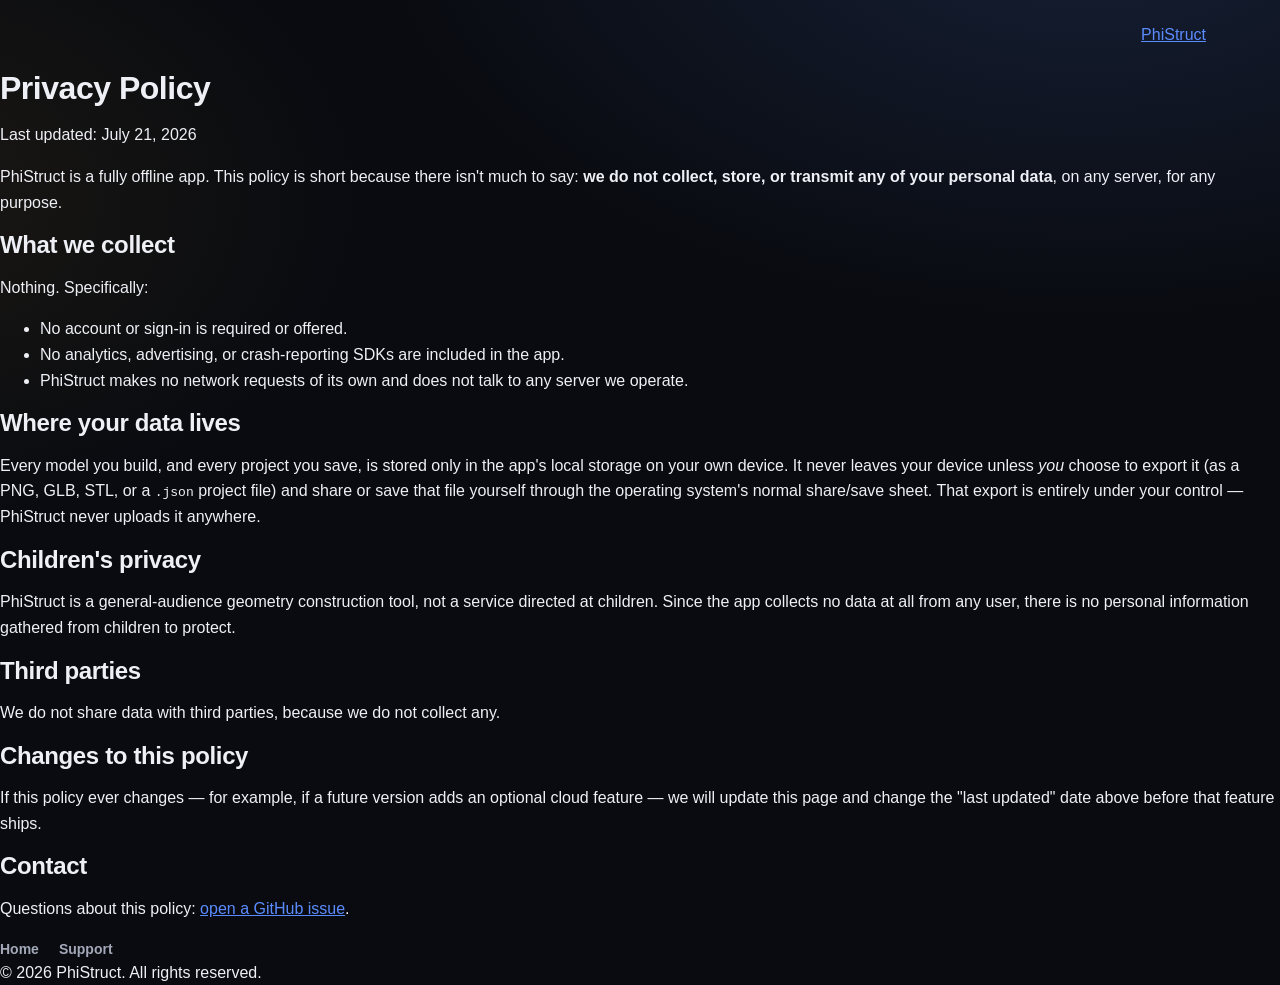
==== privacy.html @ 56233ff2 "Fix demo video black letterbox (aspect-ratio, drop HTML height)" ====
<!doctype html>
<html lang="en">
<head>
<meta charset="utf-8" />
<meta name="viewport" content="width=device-width, initial-scale=1" />
<title>PhiStruct — Privacy Policy</title>
<meta name="description" content="PhiStruct privacy policy: we collect nothing. Fully offline, no account, no analytics, no tracking." />
<meta name="theme-color" content="#090b10" />
<link rel="icon" href="favicon.ico" sizes="any" />
<link rel="icon" type="image/png" sizes="32x32" href="favicon-32.png" />
<link rel="apple-touch-icon" href="apple-touch-icon.png" />
<link rel="stylesheet" href="style.css?v=4" />
</head>
<body>
<div class="wrap">
  <header class="site">
    <span class="dot"></span>
    <a href="./">PhiStruct</a>
  </header>

  <h1>Privacy Policy</h1>
  <p class="muted">Last updated: July 21, 2026</p>

  <p>
    PhiStruct is a fully offline app. This policy is short because there
    isn't much to say: <strong>we do not collect, store, or transmit any of
    your personal data</strong>, on any server, for any purpose.
  </p>

  <h2>What we collect</h2>
  <p>Nothing. Specifically:</p>
  <ul>
    <li>No account or sign-in is required or offered.</li>
    <li>No analytics, advertising, or crash-reporting SDKs are included in the app.</li>
    <li>PhiStruct makes no network requests of its own and does not talk to any server we operate.</li>
  </ul>

  <h2>Where your data lives</h2>
  <p>
    Every model you build, and every project you save, is stored only in the
    app's local storage on your own device. It never leaves your device
    unless <em>you</em> choose to export it (as a PNG, GLB, STL, or a
    <code>.json</code> project file) and share or save that file yourself
    through the operating system's normal share/save sheet. That export is
    entirely under your control — PhiStruct never uploads it anywhere.
  </p>

  <h2>Children's privacy</h2>
  <p>
    PhiStruct is a general-audience geometry construction tool, not a
    service directed at children. Since the app collects no data at all
    from any user, there is no personal information gathered from children
    to protect.
  </p>

  <h2>Third parties</h2>
  <p>We do not share data with third parties, because we do not collect any.</p>

  <h2>Changes to this policy</h2>
  <p>
    If this policy ever changes — for example, if a future version adds an
    optional cloud feature — we will update this page and change the "last
    updated" date above before that feature ships.
  </p>

  <h2>Contact</h2>
  <p>
    Questions about this policy:
    <a href="https://github.com/sirouni/phistruct-site/issues/new">open a GitHub issue</a>.
  </p>

  <div class="nav">
    <a href="./">Home</a>
    <a href="./support.html">Support</a>
  </div>

  <footer>&copy; 2026 PhiStruct. All rights reserved.</footer>
</div>
</body>
</html>
---- style.css ----
:root {
  color-scheme: dark;
  --bg: #090b10;
  --bg-soft: #0f1220;
  --card: #141826;
  --line: rgba(255, 255, 255, 0.08);
  --fg: #eef0f6;
  --muted: #a3a8b8;
  --accent: #5b8cff;
  --accent-soft: rgba(91, 140, 255, 0.16);
  --gold: #f5b842;
}

* { box-sizing: border-box; }

html { scroll-behavior: smooth; }

body {
  margin: 0;
  background:
    radial-gradient(1200px 700px at 85% -10%, rgba(91, 140, 255, 0.16), transparent 60%),
    radial-gradient(900px 600px at -10% 20%, rgba(245, 184, 66, 0.08), transparent 55%),
    var(--bg);
  color: var(--fg);
  font-family: -apple-system, BlinkMacSystemFont, "Segoe UI", Roboto, Helvetica, Arial, sans-serif;
  line-height: 1.6;
  -webkit-font-smoothing: antialiased;
}

img { display: block; max-width: 100%; }
picture { display: contents; }

h1, h2, h3 { line-height: 1.15; letter-spacing: -0.015em; margin: 0; }

a { color: var(--accent); }

/* ---------- header ---------- */

.site {
  display: flex;
  align-items: center;
  justify-content: space-between;
  gap: 20px;
  max-width: 1180px;
  margin: 0 auto;
  padding: 22px 24px;
}

.brand {
  display: inline-flex;
  align-items: center;
  gap: 10px;
  color: var(--fg);
  text-decoration: none;
  font-weight: 750;
  font-size: 18px;
  letter-spacing: 0.2px;
}

.brand-dot {
  width: 14px;
  height: 14px;
  border-radius: 50%;
  background: var(--accent);
  box-shadow: 0 0 0 5px rgba(91, 140, 255, 0.16);
}

.brand-icon {
  width: 28px;
  height: 28px;
  border-radius: 7px;
  display: block;
}

.nav {
  display: flex;
  align-items: center;
  gap: 20px;
  font-size: 14px;
}

.nav a {
  color: var(--muted);
  text-decoration: none;
  font-weight: 550;
}

.nav a:hover { color: var(--fg); }

.nav-cta {
  color: #0b0b0c !important;
  background: #fff;
  padding: 8px 14px;
  border-radius: 999px;
  font-weight: 700;
}

/* ---------- hero ---------- */

.hero {
  display: grid;
  grid-template-columns: 1.05fr 0.95fr;
  gap: 40px;
  align-items: center;
  max-width: 1180px;
  margin: 0 auto;
  padding: 36px 24px 64px;
}

.tagline {
  margin: 0 0 10px;
  font-size: 13px;
  font-weight: 700;
  letter-spacing: 0.06em;
  text-transform: uppercase;
  color: var(--accent);
}

.hero h1 {
  font-size: clamp(34px, 5vw, 52px);
  max-width: 14em;
  margin-bottom: 14px;
}

.lede {
  margin: 0 0 22px;
  max-width: 34em;
  font-size: 17px;
  color: var(--muted);
}

.badges {
  display: flex;
  flex-wrap: wrap;
  gap: 8px;
  list-style: none;
  margin: 0 0 26px;
  padding: 0;
}

.badges li {
  font-size: 13px;
  font-weight: 600;
  padding: 6px 12px;
  border-radius: 999px;
  background: var(--accent-soft);
  border: 1px solid rgba(91, 140, 255, 0.35);
}

.store-btn {
  display: inline-flex;
  flex-direction: column;
  align-items: flex-start;
  gap: 1px;
  padding: 10px 20px 11px;
  border-radius: 12px;
  background: #fff;
  color: #0b0b0c;
  text-decoration: none;
  box-shadow: 0 14px 32px rgba(0, 0, 0, 0.4);
  transition: transform 0.18s ease, box-shadow 0.18s ease;
}

.store-btn:hover {
  transform: translateY(-2px);
  box-shadow: 0 20px 42px rgba(0, 0, 0, 0.5);
}

.store-btn-kicker {
  font-size: 11px;
  font-weight: 600;
  color: #4b4b52;
}

.store-btn-label {
  font-size: 18px;
  font-weight: 800;
  line-height: 1.2;
}

.hero-figure {
  position: relative;
  min-height: 420px;
}

.phone {
  margin: 0;
  width: min(300px, 62vw);
  border-radius: 34px;
  overflow: hidden;
  border: 1px solid var(--line);
  background: #000;
  box-shadow:
    0 30px 70px rgba(0, 0, 0, 0.55),
    0 0 0 8px rgba(255, 255, 255, 0.02);
  transform: rotate(-4deg);
}

.phone img { width: 100%; height: auto; }

.phone-back {
  position: absolute;
  right: -6%;
  top: 16%;
  width: min(240px, 48vw);
  transform: rotate(6deg);
  opacity: 0.92;
  z-index: -1;
}

/* ---------- features ---------- */

.features {
  max-width: 1180px;
  margin: 0 auto;
  padding: 30px 24px 8px;
}

.features h2, .video-copy h2 {
  font-size: 24px;
  margin-bottom: 20px;
}

.feature-grid {
  display: grid;
  grid-template-columns: repeat(3, 1fr);
  gap: 16px;
}

.feature {
  background: var(--card);
  border: 1px solid var(--line);
  border-radius: 18px;
  padding: 22px;
}

.feature-num {
  display: inline-flex;
  align-items: center;
  justify-content: center;
  width: 30px;
  height: 30px;
  border-radius: 9px;
  background: var(--accent-soft);
  color: var(--accent);
  font-weight: 800;
  font-size: 14px;
  margin-bottom: 14px;
}

.feature h3 { font-size: 17px; margin-bottom: 8px; }

.feature p {
  margin: 0;
  color: var(--muted);
  font-size: 14.5px;
}

/* ---------- shots ---------- */

.shots {
  display: grid;
  grid-template-columns: repeat(3, 1fr);
  gap: 18px;
  max-width: 1180px;
  margin: 46px auto 0;
  padding: 6px 24px 22px;
}

.shot {
  margin: 0;
}

.shot img {
  width: 100%;
  height: auto;
  border-radius: 20px;
  border: 1px solid var(--line);
  background: #000;
  box-shadow: 0 18px 44px rgba(0, 0, 0, 0.42);
  transition: transform 0.22s ease, box-shadow 0.22s ease;
}

.shot:hover img {
  transform: translateY(-4px);
  box-shadow: 0 26px 54px rgba(0, 0, 0, 0.55);
}

.shot figcaption {
  margin-top: 9px;
  font-size: 12.5px;
  color: var(--muted);
  text-align: center;
}

/* ---------- video ---------- */

.video-block {
  display: grid;
  grid-template-columns: 1fr auto;
  gap: 30px;
  align-items: center;
  max-width: 1180px;
  margin: 40px auto 0;
  padding: 0 24px;
}

.video-copy .muted { color: var(--muted); margin: 0; }

.demo-video {
  /* Capture is 780×1688 (≈390×844 @2x). Never set HTML height — browsers
     treat it as a CSS height while CSS width shrinks, stretching the box and
     letterboxing with a black void under the picture. */
  display: block;
  width: min(300px, 80vw);
  height: auto;
  aspect-ratio: 780 / 1688;
  object-fit: cover;
  border-radius: 22px;
  border: 1px solid var(--line);
  background: #a9c8d8;
  box-shadow: 0 24px 56px rgba(0, 0, 0, 0.5);
}

/* ---------- promise ---------- */

.promise {
  display: flex;
  align-items: center;
  justify-content: space-between;
  gap: 24px;
  flex-wrap: wrap;
  max-width: 1180px;
  margin: 56px auto 20px;
  padding: 26px 28px;
  background: linear-gradient(135deg, rgba(91, 140, 255, 0.16), rgba(91, 140, 255, 0.05));
  border: 1px solid rgba(91, 140, 255, 0.3);
  border-radius: 22px;
}

.promise strong { font-size: 17px; }

.promise p { margin: 4px 0 0; color: var(--muted); font-size: 14.5px; }

/* ---------- footer ---------- */

.site-footer {
  max-width: 1180px;
  margin: 30px auto 0;
  padding: 26px 24px 60px;
  color: var(--muted);
  font-size: 13.5px;
}

.foot-nav {
  display: flex;
  gap: 18px;
  margin-bottom: 8px;
  font-size: 14px;
}

/* ---------- responsive ---------- */

@media (max-width: 900px) {
  .hero { grid-template-columns: 1fr; padding-top: 20px; }
  .hero-figure { min-height: 0; display: flex; gap: 14px; justify-content: center; }
  .phone { position: static; width: min(280px, 60vw); transform: rotate(0); }
  .phone-back { display: none; }
  .feature-grid { grid-template-columns: 1fr; }
  .shots { grid-template-columns: repeat(2, 1fr); }
  .video-block { grid-template-columns: 1fr; }
  .video-copy { text-align: center; }
  .demo-video { margin: 0 auto; }
  .promise { justify-content: center; text-align: center; }
}

@media (max-width: 560px) {
  .site { flex-wrap: wrap; }
  .nav { gap: 14px; font-size: 13px; }
  .hero h1 { font-size: 34px; }
  .shots { grid-template-columns: 1fr; }
}
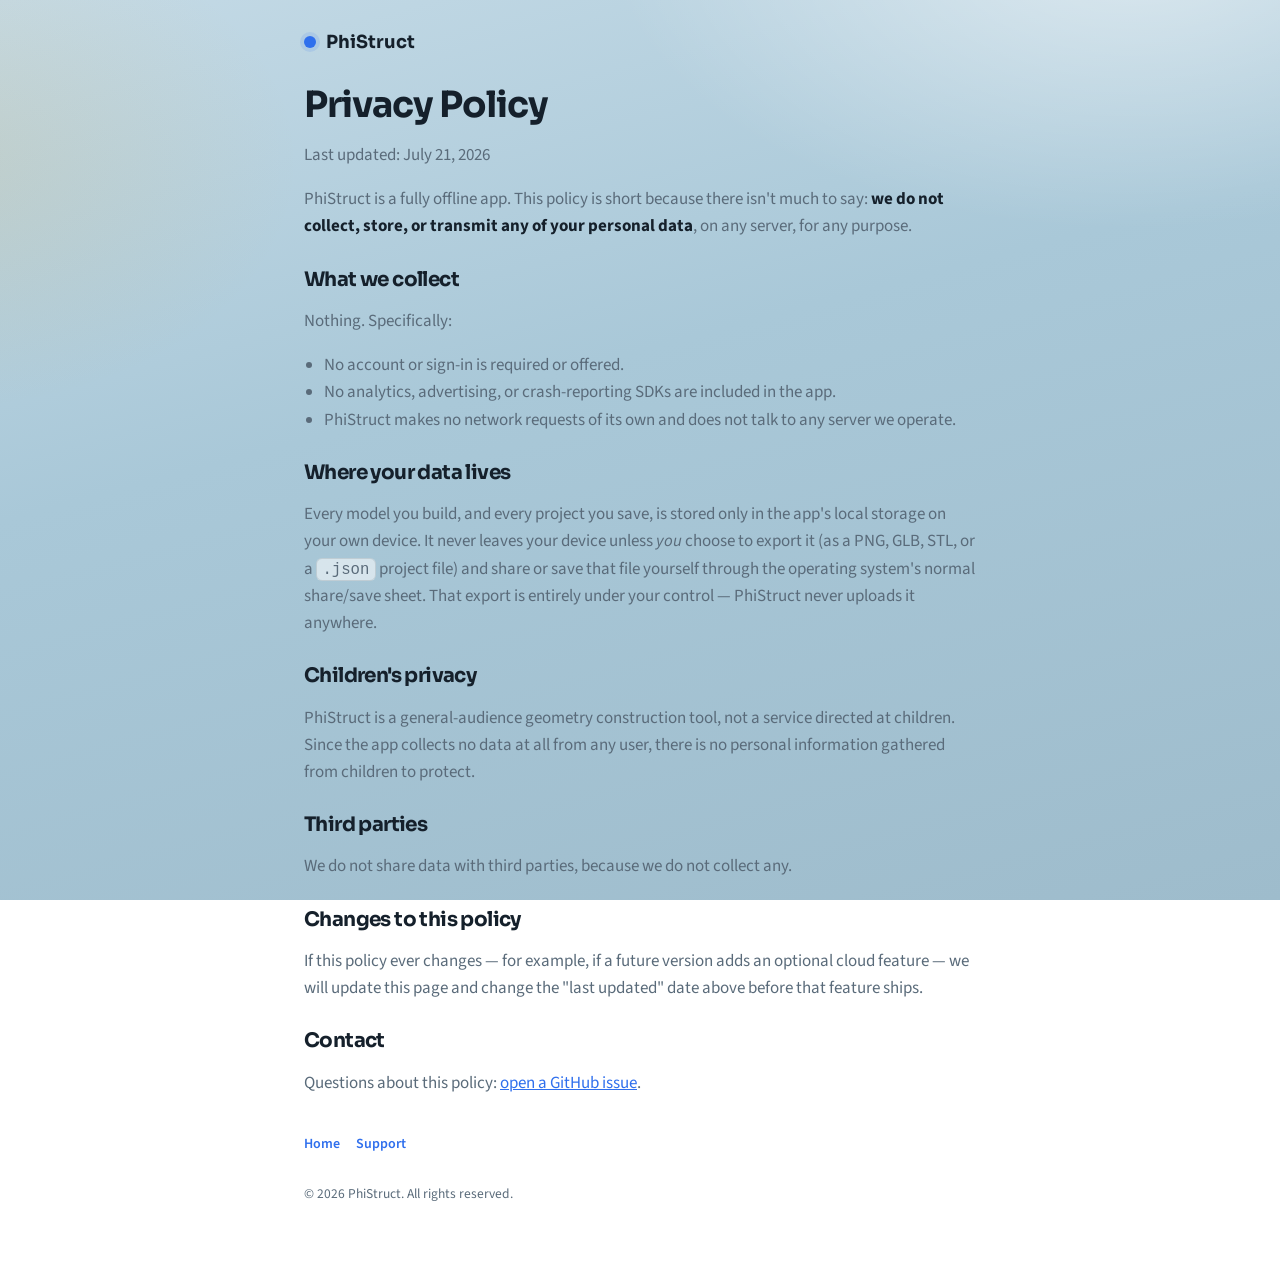
==== commit 201b8d60: "Light slate landing page aligned with in-app stage" ====
--- a/privacy.html
+++ b/privacy.html
@@ -5,11 +5,14 @@
 <meta name="viewport" content="width=device-width, initial-scale=1" />
 <title>PhiStruct — Privacy Policy</title>
 <meta name="description" content="PhiStruct privacy policy: we collect nothing. Fully offline, no account, no analytics, no tracking." />
-<meta name="theme-color" content="#090b10" />
+<meta name="theme-color" content="#a9c8d8" />
 <link rel="icon" href="favicon.ico" sizes="any" />
 <link rel="icon" type="image/png" sizes="32x32" href="favicon-32.png" />
 <link rel="apple-touch-icon" href="apple-touch-icon.png" />
-<link rel="stylesheet" href="style.css?v=4" />
+<link rel="preconnect" href="https://fonts.googleapis.com" />
+<link rel="preconnect" href="https://fonts.gstatic.com" crossorigin />
+<link href="https://fonts.googleapis.com/css2?family=Sora:wght@600;700&family=Source+Sans+3:wght@400;600;700&display=swap" rel="stylesheet" />
+<link rel="stylesheet" href="style.css?v=5" />
 </head>
 <body>
 <div class="wrap">
--- a/style.css
+++ b/style.css
@@ -1,28 +1,42 @@
+/* Hallmark · pre-emit critique: P4 H4 E4 S4 R4 V3
+   Light slate stage — matches in-app #a9c8d8 desk, not a dark-tool template. */
 :root {
-  color-scheme: dark;
-  --bg: #090b10;
-  --bg-soft: #0f1220;
-  --card: #141826;
-  --line: rgba(255, 255, 255, 0.08);
-  --fg: #eef0f6;
-  --muted: #a3a8b8;
-  --accent: #5b8cff;
-  --accent-soft: rgba(91, 140, 255, 0.16);
-  --gold: #f5b842;
+  color-scheme: light;
+  --stage: #a9c8d8;
+  --bg: #b7cdd9;
+  --paper: #eef3f6;
+  --card: rgba(255, 255, 255, 0.62);
+  --line: rgba(21, 32, 43, 0.12);
+  --ink: #15202b;
+  --muted: #5a6b7a;
+  --accent: #2f6fed;
+  --accent-soft: rgba(47, 111, 237, 0.12);
+  --strut-yellow: #e0a020;
+  --strut-green: #2f9e48;
+  --shadow: 0 18px 40px rgba(21, 32, 43, 0.14);
+  --font-display: "Sora", "Avenir Next", "Segoe UI", sans-serif;
+  --font-body: "Source Sans 3", "Avenir Next", "Segoe UI", sans-serif;
 }
 
 * { box-sizing: border-box; }
 
-html { scroll-behavior: smooth; }
+html {
+  scroll-behavior: smooth;
+  overflow-x: clip;
+}
 
 body {
   margin: 0;
+  overflow-x: clip;
+  min-height: 100%;
   background:
-    radial-gradient(1200px 700px at 85% -10%, rgba(91, 140, 255, 0.16), transparent 60%),
-    radial-gradient(900px 600px at -10% 20%, rgba(245, 184, 66, 0.08), transparent 55%),
-    var(--bg);
-  color: var(--fg);
-  font-family: -apple-system, BlinkMacSystemFont, "Segoe UI", Roboto, Helvetica, Arial, sans-serif;
+    radial-gradient(900px 520px at 88% -8%, rgba(255, 255, 255, 0.55), transparent 58%),
+    radial-gradient(700px 480px at -5% 18%, rgba(224, 160, 32, 0.12), transparent 52%),
+    linear-gradient(165deg, #c4dae6 0%, var(--stage) 42%, #9ebccc 100%);
+  background-attachment: fixed;
+  color: var(--ink);
+  font-family: var(--font-body);
+  font-size: 17px;
   line-height: 1.6;
   -webkit-font-smoothing: antialiased;
 }
@@ -30,7 +44,15 @@
 img { display: block; max-width: 100%; }
 picture { display: contents; }
 
-h1, h2, h3 { line-height: 1.15; letter-spacing: -0.015em; margin: 0; }
+h1, h2, h3 {
+  font-family: var(--font-display);
+  font-style: normal;
+  line-height: 1.12;
+  letter-spacing: -0.03em;
+  margin: 0;
+  overflow-wrap: anywhere;
+  min-width: 0;
+}
 
 a { color: var(--accent); }
 
@@ -50,11 +72,12 @@
   display: inline-flex;
   align-items: center;
   gap: 10px;
-  color: var(--fg);
+  color: var(--ink);
   text-decoration: none;
-  font-weight: 750;
-  font-size: 18px;
-  letter-spacing: 0.2px;
+  font-family: var(--font-display);
+  font-weight: 700;
+  font-size: 20px;
+  letter-spacing: -0.02em;
 }
 
 .brand-dot {
@@ -62,7 +85,7 @@
   height: 14px;
   border-radius: 50%;
   background: var(--accent);
-  box-shadow: 0 0 0 5px rgba(91, 140, 255, 0.16);
+  box-shadow: 0 0 0 4px var(--accent-soft);
 }
 
 .brand-icon {
@@ -70,6 +93,7 @@
   height: 28px;
   border-radius: 7px;
   display: block;
+  box-shadow: 0 2px 8px rgba(21, 32, 43, 0.12);
 }
 
 .nav {
@@ -82,50 +106,56 @@
 .nav a {
   color: var(--muted);
   text-decoration: none;
-  font-weight: 550;
-}
-
-.nav a:hover { color: var(--fg); }
+  font-weight: 600;
+  white-space: nowrap;
+}
+
+.nav a:hover { color: var(--ink); }
 
 .nav-cta {
-  color: #0b0b0c !important;
-  background: #fff;
+  color: #fff !important;
+  background: var(--ink);
   padding: 8px 14px;
-  border-radius: 999px;
-  font-weight: 700;
-}
+  border-radius: 10px;
+  font-weight: 700;
+}
+
+.nav-cta:hover { background: #243140; }
 
 /* ---------- hero ---------- */
 
 .hero {
   display: grid;
-  grid-template-columns: 1.05fr 0.95fr;
+  grid-template-columns: minmax(0, 1.05fr) minmax(0, 0.95fr);
   gap: 40px;
   align-items: center;
   max-width: 1180px;
   margin: 0 auto;
-  padding: 36px 24px 64px;
+  padding: 28px 24px 56px;
 }
 
 .tagline {
-  margin: 0 0 10px;
-  font-size: 13px;
-  font-weight: 700;
-  letter-spacing: 0.06em;
+  margin: 0 0 12px;
+  font-family: var(--font-display);
+  font-size: 12px;
+  font-weight: 700;
+  letter-spacing: 0.08em;
   text-transform: uppercase;
   color: var(--accent);
 }
 
 .hero h1 {
-  font-size: clamp(34px, 5vw, 52px);
-  max-width: 14em;
-  margin-bottom: 14px;
+  font-size: clamp(36px, 5.2vw, 56px);
+  font-weight: 700;
+  max-width: 12em;
+  margin-bottom: 16px;
+  color: var(--ink);
 }
 
 .lede {
   margin: 0 0 22px;
-  max-width: 34em;
-  font-size: 17px;
+  max-width: 32em;
+  font-size: 18px;
   color: var(--muted);
 }
 
@@ -134,17 +164,18 @@
   flex-wrap: wrap;
   gap: 8px;
   list-style: none;
-  margin: 0 0 26px;
+  margin: 0 0 28px;
   padding: 0;
 }
 
 .badges li {
   font-size: 13px;
   font-weight: 600;
-  padding: 6px 12px;
-  border-radius: 999px;
-  background: var(--accent-soft);
-  border: 1px solid rgba(91, 140, 255, 0.35);
+  padding: 7px 12px;
+  border-radius: 10px;
+  background: var(--paper);
+  border: 1px solid var(--line);
+  color: var(--ink);
 }
 
 .store-btn {
@@ -152,30 +183,50 @@
   flex-direction: column;
   align-items: flex-start;
   gap: 1px;
-  padding: 10px 20px 11px;
+  padding: 11px 20px 12px;
   border-radius: 12px;
-  background: #fff;
-  color: #0b0b0c;
+  background: var(--ink);
+  color: #fff;
   text-decoration: none;
-  box-shadow: 0 14px 32px rgba(0, 0, 0, 0.4);
-  transition: transform 0.18s ease, box-shadow 0.18s ease;
+  box-shadow: var(--shadow);
+  transition: transform 0.2s ease, box-shadow 0.2s ease, background 0.2s ease;
 }
 
 .store-btn:hover {
   transform: translateY(-2px);
-  box-shadow: 0 20px 42px rgba(0, 0, 0, 0.5);
+  background: #243140;
+  box-shadow: 0 22px 48px rgba(21, 32, 43, 0.2);
+}
+
+.store-btn:focus-visible {
+  outline: 3px solid var(--accent);
+  outline-offset: 3px;
 }
 
 .store-btn-kicker {
   font-size: 11px;
   font-weight: 600;
-  color: #4b4b52;
+  color: rgba(255, 255, 255, 0.72);
 }
 
 .store-btn-label {
+  font-family: var(--font-display);
   font-size: 18px;
-  font-weight: 800;
+  font-weight: 700;
   line-height: 1.2;
+}
+
+.store-btn-light {
+  background: #fff;
+  color: var(--ink);
+  border: 1px solid var(--line);
+}
+
+.store-btn-light .store-btn-kicker { color: var(--muted); }
+
+.store-btn-light:hover {
+  background: var(--paper);
+  color: var(--ink);
 }
 
 .hero-figure {
@@ -188,24 +239,49 @@
   width: min(300px, 62vw);
   border-radius: 34px;
   overflow: hidden;
-  border: 1px solid var(--line);
-  background: #000;
+  border: 1px solid rgba(21, 32, 43, 0.16);
+  background: var(--stage);
   box-shadow:
-    0 30px 70px rgba(0, 0, 0, 0.55),
-    0 0 0 8px rgba(255, 255, 255, 0.02);
-  transform: rotate(-4deg);
+    0 28px 60px rgba(21, 32, 43, 0.18),
+    0 0 0 10px rgba(255, 255, 255, 0.35);
+  transform: rotate(-3.5deg);
+  animation: phone-settle 0.9s cubic-bezier(0.22, 1, 0.36, 1) both;
 }
 
 .phone img { width: 100%; height: auto; }
 
 .phone-back {
   position: absolute;
-  right: -6%;
-  top: 16%;
+  right: -4%;
+  top: 14%;
   width: min(240px, 48vw);
-  transform: rotate(6deg);
-  opacity: 0.92;
+  transform: rotate(5deg);
+  opacity: 0.94;
   z-index: -1;
+  animation: phone-settle 1.05s 0.08s cubic-bezier(0.22, 1, 0.36, 1) both;
+}
+
+@keyframes phone-settle {
+  from {
+    opacity: 0;
+    transform: translateY(18px) rotate(-3.5deg);
+  }
+  to { opacity: 1; }
+}
+
+.phone-back {
+  animation-name: phone-settle-back;
+}
+
+@keyframes phone-settle-back {
+  from {
+    opacity: 0;
+    transform: translateY(22px) rotate(5deg);
+  }
+  to {
+    opacity: 0.94;
+    transform: rotate(5deg);
+  }
 }
 
 /* ---------- features ---------- */
@@ -213,18 +289,19 @@
 .features {
   max-width: 1180px;
   margin: 0 auto;
-  padding: 30px 24px 8px;
+  padding: 18px 24px 8px;
 }
 
 .features h2, .video-copy h2 {
-  font-size: 24px;
+  font-size: 26px;
+  font-weight: 700;
   margin-bottom: 20px;
 }
 
 .feature-grid {
   display: grid;
-  grid-template-columns: repeat(3, 1fr);
-  gap: 16px;
+  grid-template-columns: repeat(3, minmax(0, 1fr));
+  gap: 14px;
 }
 
 .feature {
@@ -232,6 +309,8 @@
   border: 1px solid var(--line);
   border-radius: 18px;
   padding: 22px;
+  backdrop-filter: blur(10px);
+  -webkit-backdrop-filter: blur(10px);
 }
 
 .feature-num {
@@ -243,52 +322,55 @@
   border-radius: 9px;
   background: var(--accent-soft);
   color: var(--accent);
-  font-weight: 800;
+  font-family: var(--font-display);
+  font-weight: 750;
   font-size: 14px;
   margin-bottom: 14px;
 }
 
-.feature h3 { font-size: 17px; margin-bottom: 8px; }
+.feature h3 {
+  font-size: 17px;
+  font-weight: 700;
+  margin-bottom: 8px;
+}
 
 .feature p {
   margin: 0;
   color: var(--muted);
-  font-size: 14.5px;
+  font-size: 15px;
 }
 
 /* ---------- shots ---------- */
 
 .shots {
   display: grid;
-  grid-template-columns: repeat(3, 1fr);
+  grid-template-columns: repeat(3, minmax(0, 1fr));
   gap: 18px;
   max-width: 1180px;
   margin: 46px auto 0;
   padding: 6px 24px 22px;
 }
 
-.shot {
-  margin: 0;
-}
+.shot { margin: 0; }
 
 .shot img {
   width: 100%;
   height: auto;
   border-radius: 20px;
-  border: 1px solid var(--line);
-  background: #000;
-  box-shadow: 0 18px 44px rgba(0, 0, 0, 0.42);
+  border: 1px solid rgba(21, 32, 43, 0.14);
+  background: var(--stage);
+  box-shadow: var(--shadow);
   transition: transform 0.22s ease, box-shadow 0.22s ease;
 }
 
 .shot:hover img {
   transform: translateY(-4px);
-  box-shadow: 0 26px 54px rgba(0, 0, 0, 0.55);
+  box-shadow: 0 26px 52px rgba(21, 32, 43, 0.2);
 }
 
 .shot figcaption {
   margin-top: 9px;
-  font-size: 12.5px;
+  font-size: 13px;
   color: var(--muted);
   text-align: center;
 }
@@ -297,7 +379,7 @@
 
 .video-block {
   display: grid;
-  grid-template-columns: 1fr auto;
+  grid-template-columns: minmax(0, 1fr) auto;
   gap: 30px;
   align-items: center;
   max-width: 1180px;
@@ -308,18 +390,15 @@
 .video-copy .muted { color: var(--muted); margin: 0; }
 
 .demo-video {
-  /* Capture is 780×1688 (≈390×844 @2x). Never set HTML height — browsers
-     treat it as a CSS height while CSS width shrinks, stretching the box and
-     letterboxing with a black void under the picture. */
   display: block;
   width: min(300px, 80vw);
   height: auto;
   aspect-ratio: 780 / 1688;
   object-fit: cover;
   border-radius: 22px;
-  border: 1px solid var(--line);
-  background: #a9c8d8;
-  box-shadow: 0 24px 56px rgba(0, 0, 0, 0.5);
+  border: 1px solid rgba(21, 32, 43, 0.14);
+  background: var(--stage);
+  box-shadow: var(--shadow);
 }
 
 /* ---------- promise ---------- */
@@ -333,14 +412,20 @@
   max-width: 1180px;
   margin: 56px auto 20px;
   padding: 26px 28px;
-  background: linear-gradient(135deg, rgba(91, 140, 255, 0.16), rgba(91, 140, 255, 0.05));
-  border: 1px solid rgba(91, 140, 255, 0.3);
+  background: rgba(255, 255, 255, 0.7);
+  border: 1px solid var(--line);
   border-radius: 22px;
-}
-
-.promise strong { font-size: 17px; }
-
-.promise p { margin: 4px 0 0; color: var(--muted); font-size: 14.5px; }
+  backdrop-filter: blur(10px);
+  -webkit-backdrop-filter: blur(10px);
+}
+
+.promise strong {
+  font-family: var(--font-display);
+  font-size: 17px;
+  font-weight: 700;
+}
+
+.promise p { margin: 4px 0 0; color: var(--muted); font-size: 15px; }
 
 /* ---------- footer ---------- */
 
@@ -349,25 +434,132 @@
   margin: 30px auto 0;
   padding: 26px 24px 60px;
   color: var(--muted);
-  font-size: 13.5px;
+  font-size: 14px;
 }
 
 .foot-nav {
   display: flex;
+  flex-wrap: wrap;
   gap: 18px;
   margin-bottom: 8px;
   font-size: 14px;
 }
 
+.foot-nav a {
+  color: var(--ink);
+  text-decoration: none;
+  font-weight: 600;
+  white-space: nowrap;
+}
+
+.foot-nav a:hover { color: var(--accent); }
+
+/* ---------- legal pages (privacy / support) ---------- */
+
+.wrap {
+  max-width: 720px;
+  margin: 0 auto;
+  padding: 28px 24px 72px;
+}
+
+.wrap > .site {
+  max-width: none;
+  margin: 0 0 28px;
+  padding: 0;
+  justify-content: flex-start;
+  gap: 10px;
+}
+
+.wrap > .site a {
+  color: var(--ink);
+  text-decoration: none;
+  font-family: var(--font-display);
+  font-weight: 700;
+  font-size: 18px;
+}
+
+.wrap .dot {
+  width: 12px;
+  height: 12px;
+  border-radius: 50%;
+  background: var(--accent);
+  box-shadow: 0 0 0 4px var(--accent-soft);
+  flex-shrink: 0;
+}
+
+.wrap h1 {
+  font-size: clamp(28px, 4vw, 36px);
+  margin-bottom: 8px;
+}
+
+.wrap h2 {
+  font-size: 20px;
+  margin: 28px 0 10px;
+}
+
+.wrap p, .wrap li {
+  color: var(--muted);
+}
+
+.wrap .muted { color: var(--muted); }
+
+.wrap strong { color: var(--ink); }
+
+.wrap ul { padding-left: 1.2em; }
+
+.wrap code {
+  font-size: 0.92em;
+  background: rgba(255, 255, 255, 0.55);
+  border: 1px solid var(--line);
+  border-radius: 6px;
+  padding: 0.1em 0.35em;
+}
+
+.wrap .card {
+  background: var(--card);
+  border: 1px solid var(--line);
+  border-radius: 14px;
+  padding: 16px 18px;
+  margin: 12px 0;
+  backdrop-filter: blur(8px);
+  -webkit-backdrop-filter: blur(8px);
+}
+
+.wrap .card strong {
+  font-family: var(--font-display);
+  display: block;
+}
+
+.wrap .nav {
+  margin-top: 36px;
+  gap: 16px;
+}
+
+.wrap .nav a {
+  color: var(--accent);
+  font-weight: 600;
+}
+
+.wrap footer {
+  margin-top: 28px;
+  color: var(--muted);
+  font-size: 13.5px;
+}
+
 /* ---------- responsive ---------- */
 
 @media (max-width: 900px) {
-  .hero { grid-template-columns: 1fr; padding-top: 20px; }
+  .hero { grid-template-columns: 1fr; padding-top: 12px; }
   .hero-figure { min-height: 0; display: flex; gap: 14px; justify-content: center; }
-  .phone { position: static; width: min(280px, 60vw); transform: rotate(0); }
+  .phone {
+    position: static;
+    width: min(280px, 60vw);
+    transform: none;
+    animation: none;
+  }
   .phone-back { display: none; }
   .feature-grid { grid-template-columns: 1fr; }
-  .shots { grid-template-columns: repeat(2, 1fr); }
+  .shots { grid-template-columns: repeat(2, minmax(0, 1fr)); }
   .video-block { grid-template-columns: 1fr; }
   .video-copy { text-align: center; }
   .demo-video { margin: 0 auto; }
@@ -376,7 +568,7 @@
 
 @media (max-width: 560px) {
   .site { flex-wrap: wrap; }
-  .nav { gap: 14px; font-size: 13px; }
+  .nav { gap: 12px; font-size: 13px; }
   .hero h1 { font-size: 34px; }
   .shots { grid-template-columns: 1fr; }
 }
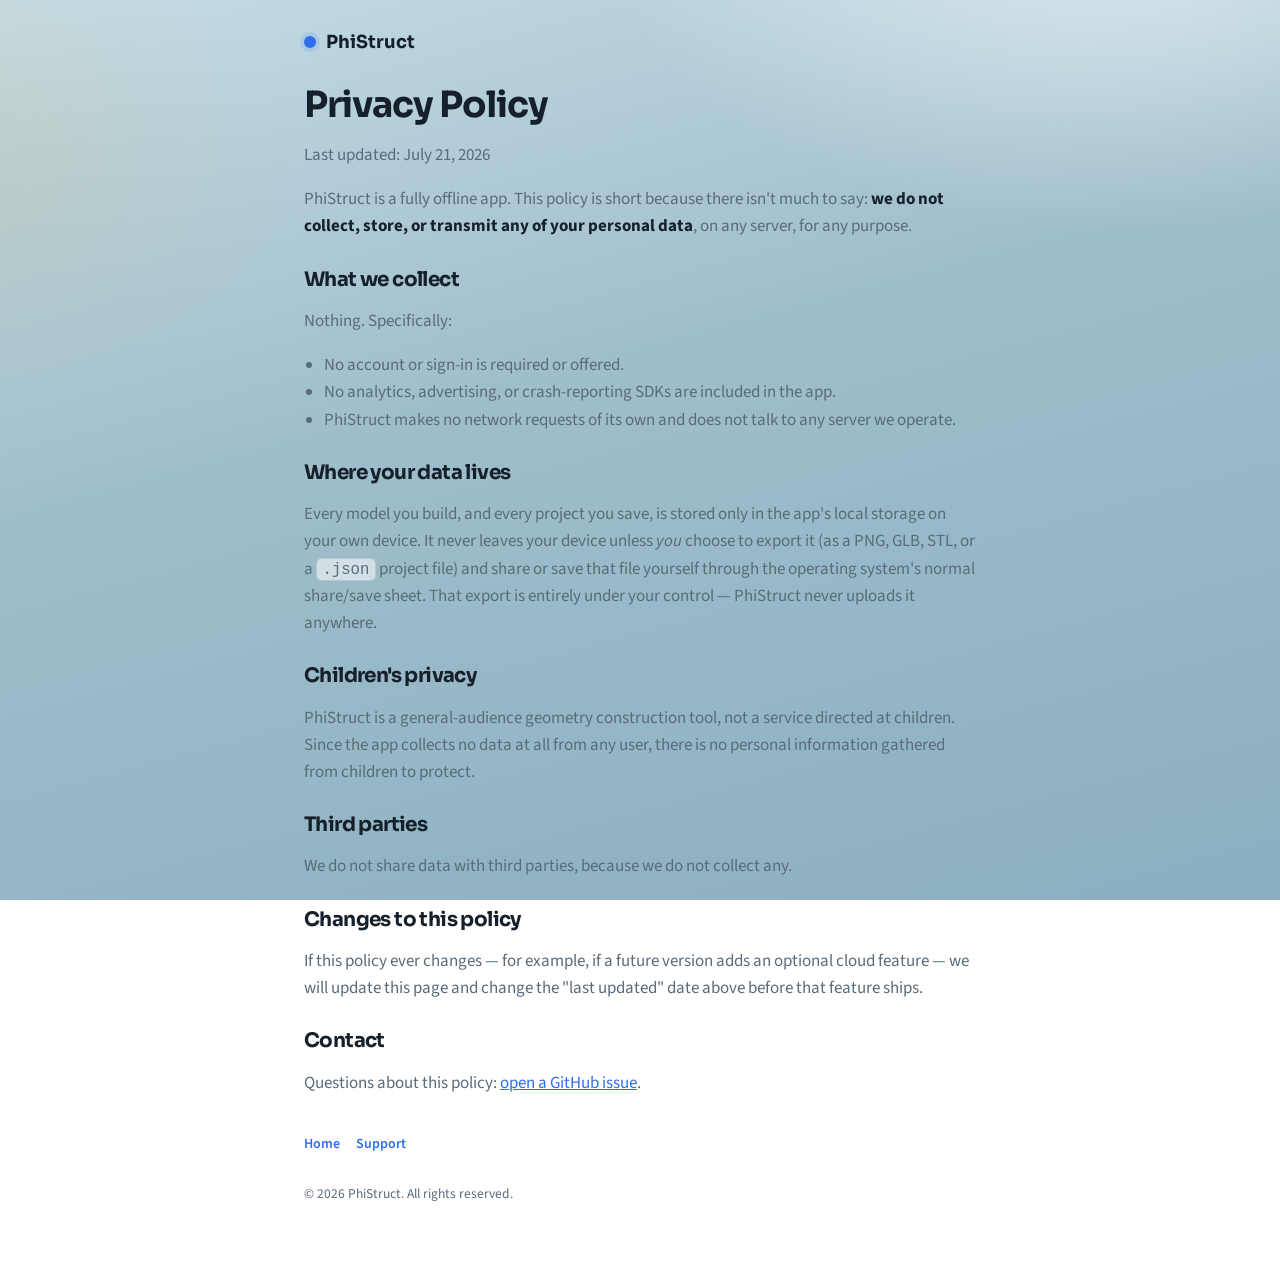
==== commit 3ba606c2: "Refresh 1.1 listing: 134 models, stage #9fbecb, current stills Co-authored-by: Cursor <cursoragent@c" ====
--- a/privacy.html
+++ b/privacy.html
@@ -5,14 +5,14 @@
 <meta name="viewport" content="width=device-width, initial-scale=1" />
 <title>PhiStruct — Privacy Policy</title>
 <meta name="description" content="PhiStruct privacy policy: we collect nothing. Fully offline, no account, no analytics, no tracking." />
-<meta name="theme-color" content="#a9c8d8" />
+<meta name="theme-color" content="#9fbecb" />
 <link rel="icon" href="favicon.ico" sizes="any" />
 <link rel="icon" type="image/png" sizes="32x32" href="favicon-32.png" />
 <link rel="apple-touch-icon" href="apple-touch-icon.png" />
 <link rel="preconnect" href="https://fonts.googleapis.com" />
 <link rel="preconnect" href="https://fonts.gstatic.com" crossorigin />
 <link href="https://fonts.googleapis.com/css2?family=Sora:wght@600;700&family=Source+Sans+3:wght@400;600;700&display=swap" rel="stylesheet" />
-<link rel="stylesheet" href="style.css?v=5" />
+<link rel="stylesheet" href="style.css?v=7" />
 </head>
 <body>
 <div class="wrap">
--- a/style.css
+++ b/style.css
@@ -1,9 +1,9 @@
 /* Hallmark · pre-emit critique: P4 H4 E4 S4 R4 V3
-   Light slate stage — matches in-app #a9c8d8 desk, not a dark-tool template. */
+   Light slate stage — matches in-app #9fbecb desk, not a dark-tool template. */
 :root {
   color-scheme: light;
-  --stage: #a9c8d8;
-  --bg: #b7cdd9;
+  --stage: #9fbecb;
+  --bg: #b3cdd6;
   --paper: #eef3f6;
   --card: rgba(255, 255, 255, 0.62);
   --line: rgba(21, 32, 43, 0.12);
@@ -32,7 +32,7 @@
   background:
     radial-gradient(900px 520px at 88% -8%, rgba(255, 255, 255, 0.55), transparent 58%),
     radial-gradient(700px 480px at -5% 18%, rgba(224, 160, 32, 0.12), transparent 52%),
-    linear-gradient(165deg, #c4dae6 0%, var(--stage) 42%, #9ebccc 100%);
+    linear-gradient(165deg, #c5dce6 0%, var(--stage) 42%, #8aafc0 100%);
   background-attachment: fixed;
   color: var(--ink);
   font-family: var(--font-body);
@@ -239,11 +239,9 @@
   width: min(300px, 62vw);
   border-radius: 34px;
   overflow: hidden;
-  border: 1px solid rgba(21, 32, 43, 0.16);
+  border: 1px solid rgba(21, 32, 43, 0.14);
   background: var(--stage);
-  box-shadow:
-    0 28px 60px rgba(21, 32, 43, 0.18),
-    0 0 0 10px rgba(255, 255, 255, 0.35);
+  box-shadow: 0 28px 60px rgba(21, 32, 43, 0.16);
   transform: rotate(-3.5deg);
   animation: phone-settle 0.9s cubic-bezier(0.22, 1, 0.36, 1) both;
 }
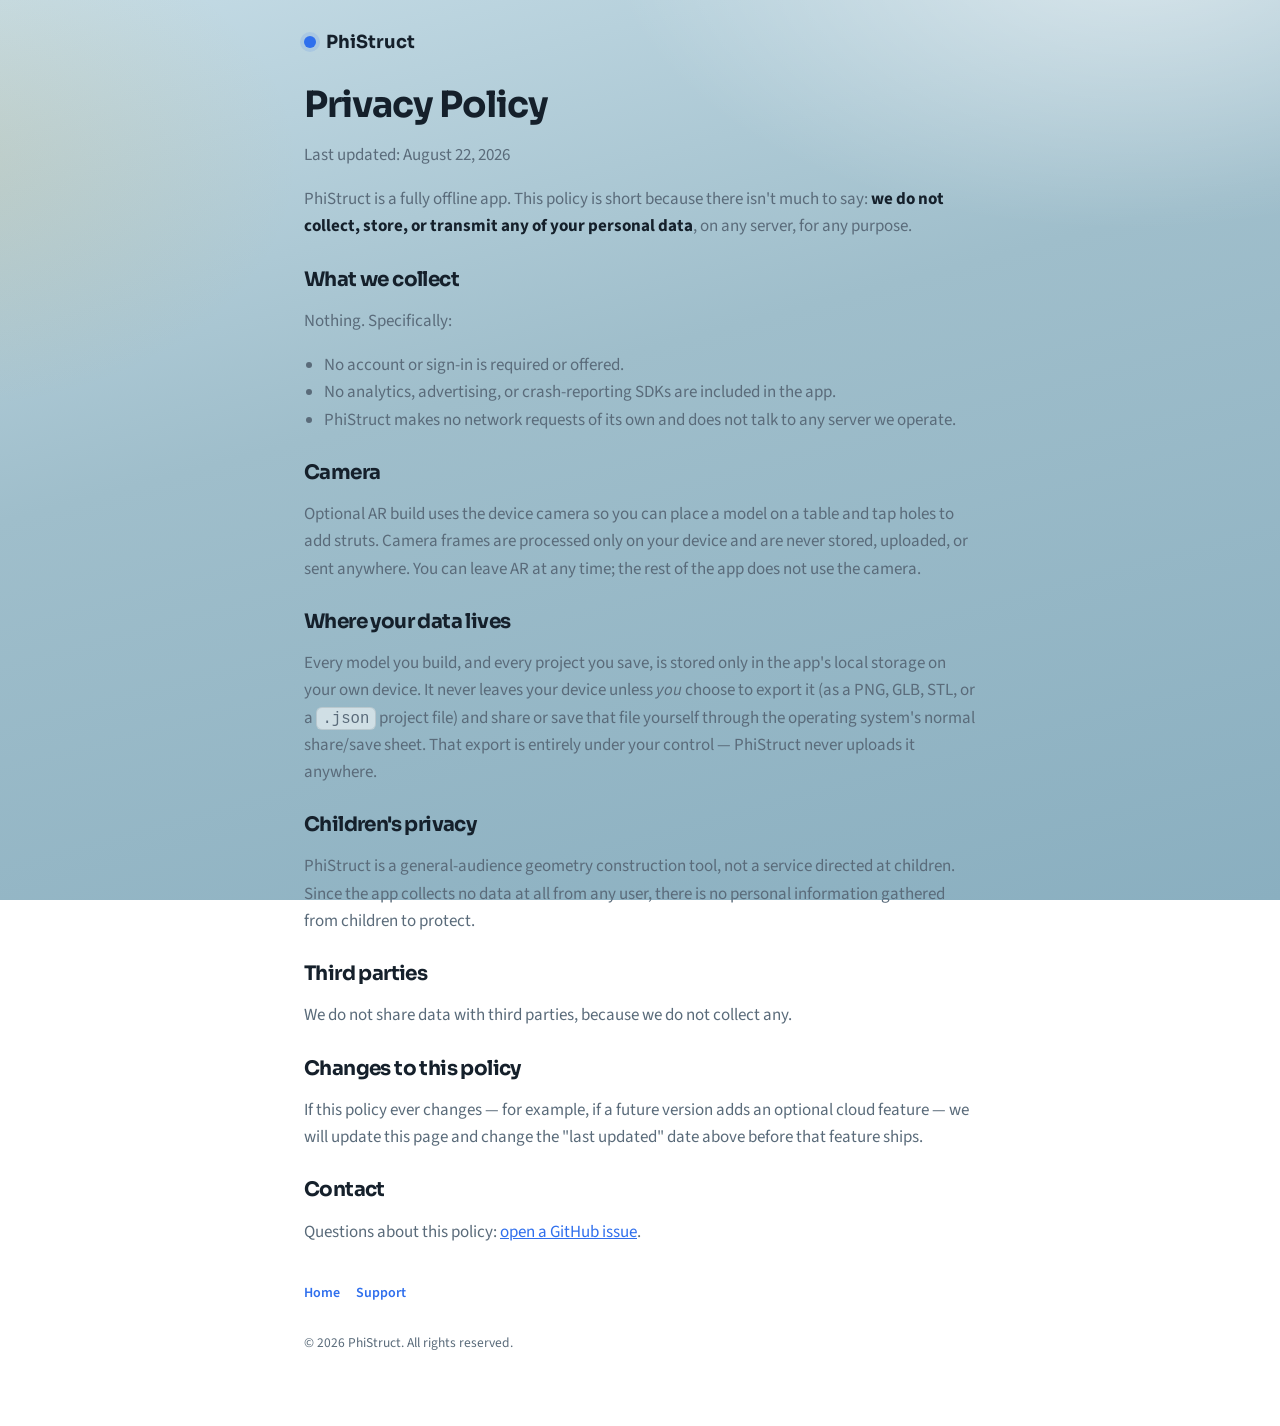
==== commit d98dca5f: "Put AR and the current stills on the marketing site. The store story is now table-scale AR and five " ====
--- a/privacy.html
+++ b/privacy.html
@@ -22,7 +22,7 @@
   </header>
 
   <h1>Privacy Policy</h1>
-  <p class="muted">Last updated: July 21, 2026</p>
+  <p class="muted">Last updated: August 22, 2026</p>
 
   <p>
     PhiStruct is a fully offline app. This policy is short because there
@@ -37,6 +37,14 @@
     <li>No analytics, advertising, or crash-reporting SDKs are included in the app.</li>
     <li>PhiStruct makes no network requests of its own and does not talk to any server we operate.</li>
   </ul>
+
+  <h2>Camera</h2>
+  <p>
+    Optional AR build uses the device camera so you can place a model on a
+    table and tap holes to add struts. Camera frames are processed only on
+    your device and are never stored, uploaded, or sent anywhere. You can
+    leave AR at any time; the rest of the app does not use the camera.
+  </p>
 
   <h2>Where your data lives</h2>
   <p>
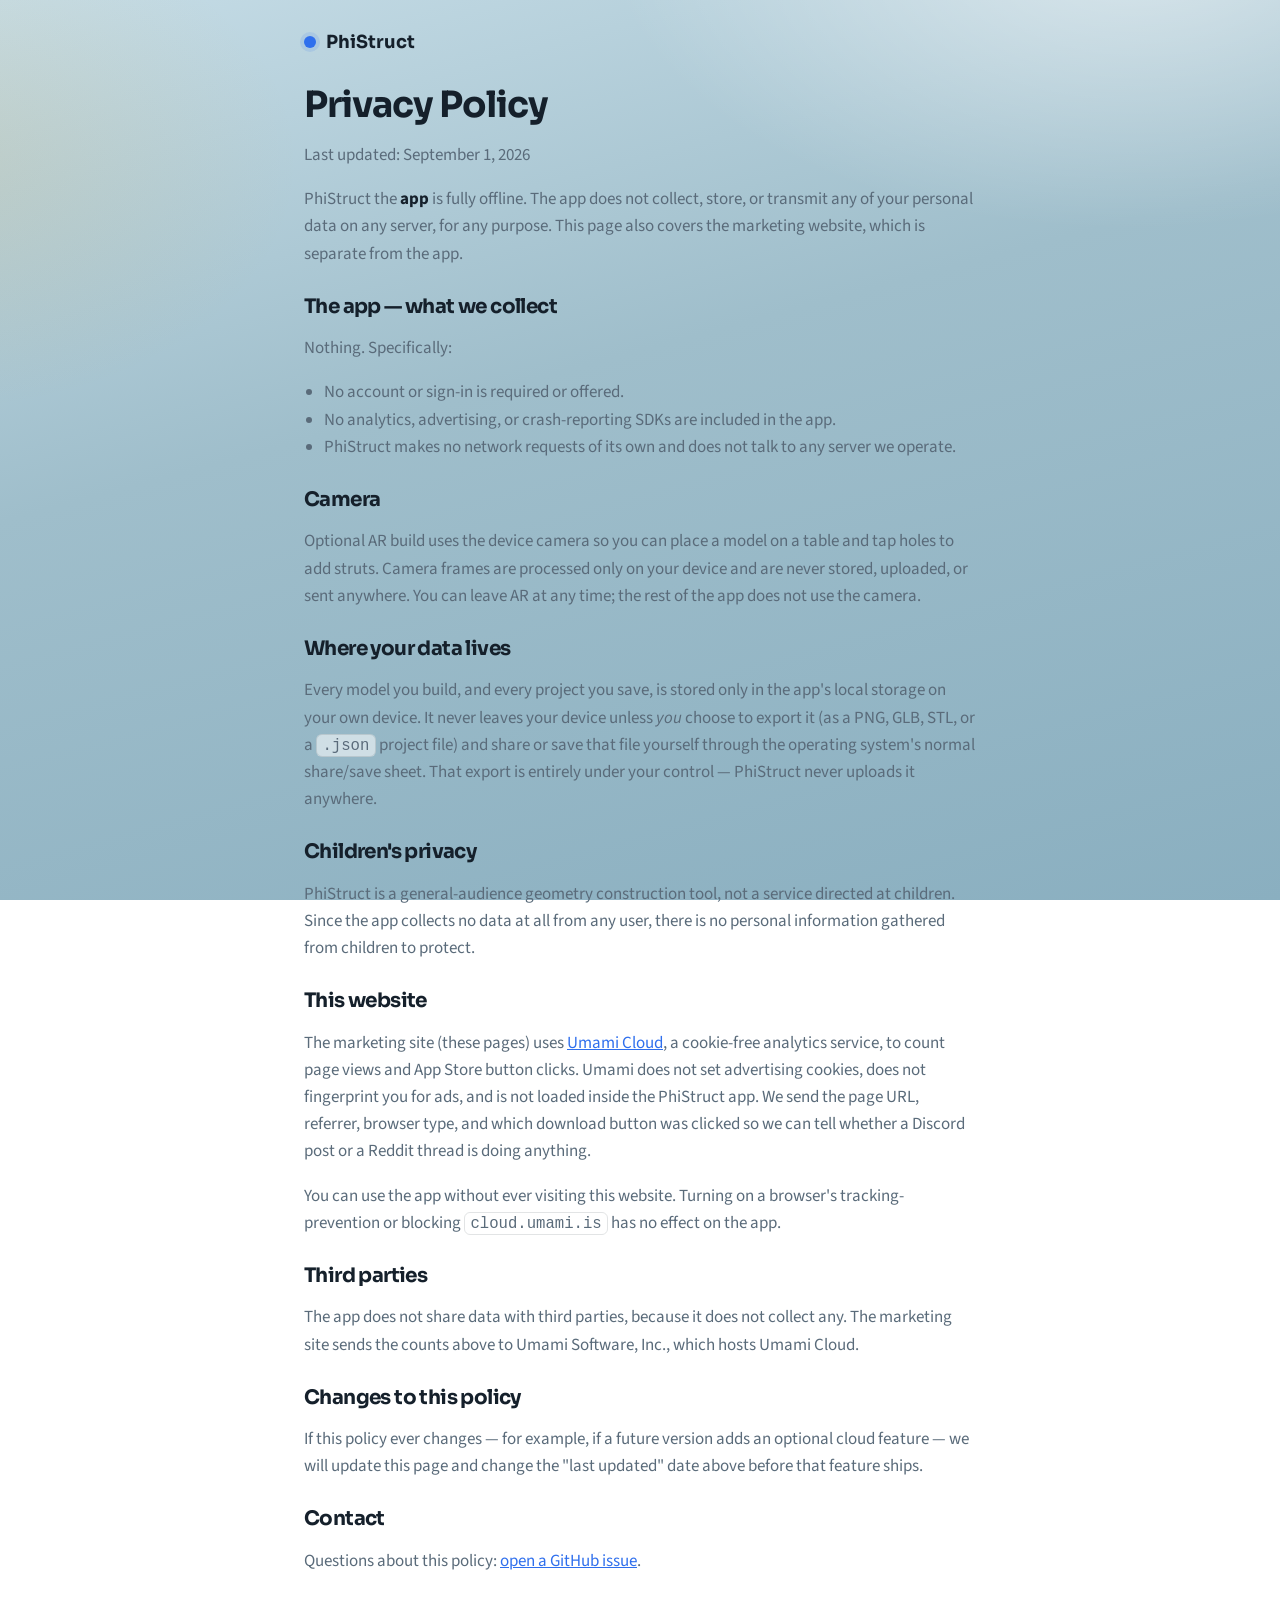
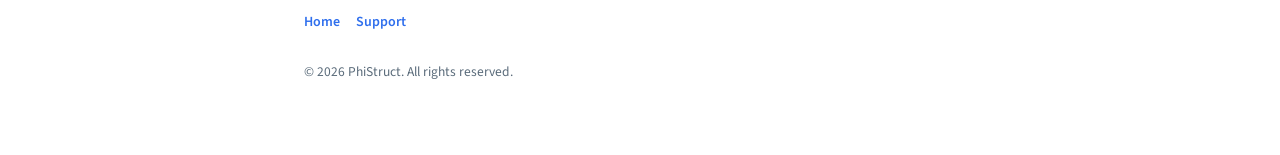
==== commit 1e587314: "Add Umami hook, bake OG wordmark, and split app vs site privacy. Leave the GitHub Pages host as-is u" ====
--- a/privacy.html
+++ b/privacy.html
@@ -4,9 +4,14 @@
 <meta charset="utf-8" />
 <meta name="viewport" content="width=device-width, initial-scale=1" />
 <title>PhiStruct — Privacy Policy</title>
-<meta name="description" content="PhiStruct privacy policy: we collect nothing. Fully offline, no account, no analytics, no tracking." />
+<meta name="description" content="PhiStruct app collects nothing. The marketing site uses cookie-free Umami page counts. Fully offline app, no account, no tracking in the binary." />
 <meta name="theme-color" content="#9fbecb" />
+<link rel="canonical" href="https://sirouni.github.io/phistruct-site/privacy.html" />
+<meta property="og:title" content="PhiStruct — Privacy Policy" />
+<meta property="og:url" content="https://sirouni.github.io/phistruct-site/privacy.html" />
+<meta property="og:image" content="https://sirouni.github.io/phistruct-site/og-image.jpg?v=2" />
 <link rel="icon" href="favicon.ico" sizes="any" />
+<script src="analytics.js" defer></script>
 <link rel="icon" type="image/png" sizes="32x32" href="favicon-32.png" />
 <link rel="apple-touch-icon" href="apple-touch-icon.png" />
 <link rel="preconnect" href="https://fonts.googleapis.com" />
@@ -22,15 +27,16 @@
   </header>
 
   <h1>Privacy Policy</h1>
-  <p class="muted">Last updated: August 22, 2026</p>
+  <p class="muted">Last updated: September 1, 2026</p>
 
   <p>
-    PhiStruct is a fully offline app. This policy is short because there
-    isn't much to say: <strong>we do not collect, store, or transmit any of
-    your personal data</strong>, on any server, for any purpose.
+    PhiStruct the <strong>app</strong> is fully offline. The app does not
+    collect, store, or transmit any of your personal data on any server,
+    for any purpose. This page also covers the marketing website, which is
+    separate from the app.
   </p>
 
-  <h2>What we collect</h2>
+  <h2>The app — what we collect</h2>
   <p>Nothing. Specifically:</p>
   <ul>
     <li>No account or sign-in is required or offered.</li>
@@ -64,8 +70,28 @@
     to protect.
   </p>
 
+  <h2>This website</h2>
+  <p>
+    The marketing site (these pages) uses
+    <a href="https://umami.is/docs/cloud">Umami Cloud</a>, a cookie-free
+    analytics service, to count page views and App Store button clicks.
+    Umami does not set advertising cookies, does not fingerprint you for
+    ads, and is not loaded inside the PhiStruct app. We send the page URL,
+    referrer, browser type, and which download button was clicked so we
+    can tell whether a Discord post or a Reddit thread is doing anything.
+  </p>
+  <p>
+    You can use the app without ever visiting this website. Turning on a
+    browser's tracking-prevention or blocking
+    <code>cloud.umami.is</code> has no effect on the app.
+  </p>
+
   <h2>Third parties</h2>
-  <p>We do not share data with third parties, because we do not collect any.</p>
+  <p>
+    The app does not share data with third parties, because it does not
+    collect any. The marketing site sends the counts above to Umami
+    Software, Inc., which hosts Umami Cloud.
+  </p>
 
   <h2>Changes to this policy</h2>
   <p>
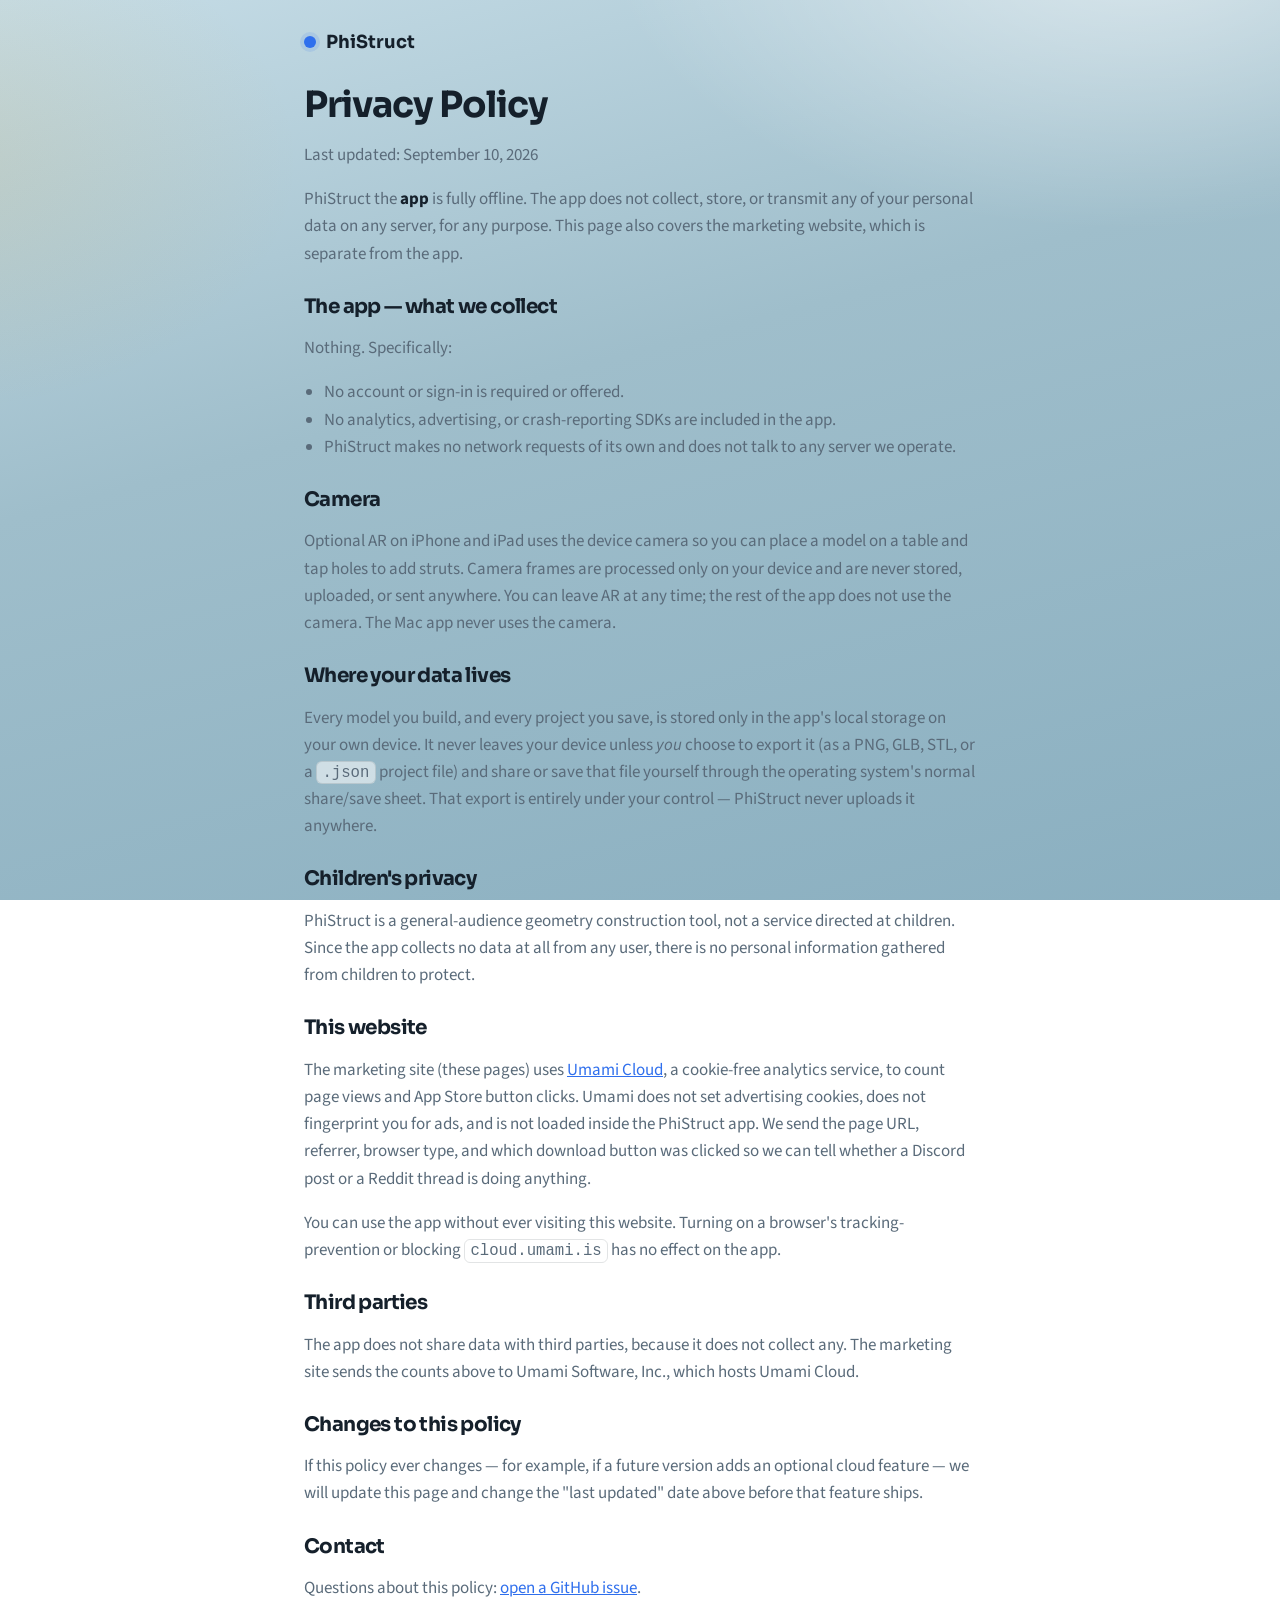
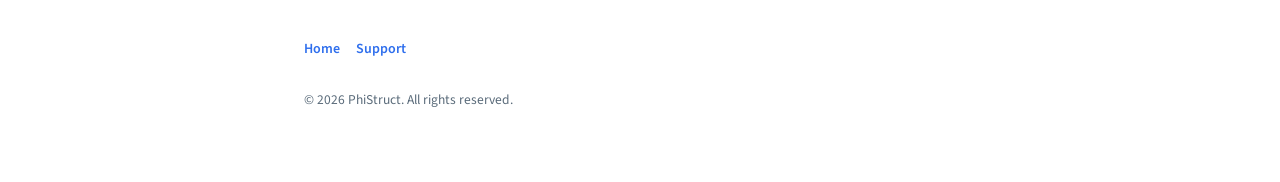
==== commit 0cf191e7: "Update the landing page for Mac and twelve languages. 1.3 is a universal purchase — say so, show nat" ====
--- a/privacy.html
+++ b/privacy.html
@@ -6,10 +6,10 @@
 <title>PhiStruct — Privacy Policy</title>
 <meta name="description" content="PhiStruct app collects nothing. The marketing site uses cookie-free Umami page counts. Fully offline app, no account, no tracking in the binary." />
 <meta name="theme-color" content="#9fbecb" />
-<link rel="canonical" href="https://sirouni.github.io/phistruct-site/privacy.html" />
+<link rel="canonical" href="https://phistruct.app/privacy.html" />
 <meta property="og:title" content="PhiStruct — Privacy Policy" />
-<meta property="og:url" content="https://sirouni.github.io/phistruct-site/privacy.html" />
-<meta property="og:image" content="https://sirouni.github.io/phistruct-site/og-image.jpg?v=2" />
+<meta property="og:url" content="https://phistruct.app/privacy.html" />
+<meta property="og:image" content="https://phistruct.app/og-image.jpg?v=2" />
 <link rel="icon" href="favicon.ico" sizes="any" />
 <script src="analytics.js" defer></script>
 <link rel="icon" type="image/png" sizes="32x32" href="favicon-32.png" />
@@ -17,7 +17,7 @@
 <link rel="preconnect" href="https://fonts.googleapis.com" />
 <link rel="preconnect" href="https://fonts.gstatic.com" crossorigin />
 <link href="https://fonts.googleapis.com/css2?family=Sora:wght@600;700&family=Source+Sans+3:wght@400;600;700&display=swap" rel="stylesheet" />
-<link rel="stylesheet" href="style.css?v=7" />
+<link rel="stylesheet" href="style.css?v=9" />
 </head>
 <body>
 <div class="wrap">
@@ -27,7 +27,7 @@
   </header>
 
   <h1>Privacy Policy</h1>
-  <p class="muted">Last updated: September 1, 2026</p>
+  <p class="muted">Last updated: September 10, 2026</p>
 
   <p>
     PhiStruct the <strong>app</strong> is fully offline. The app does not
@@ -46,10 +46,11 @@
 
   <h2>Camera</h2>
   <p>
-    Optional AR build uses the device camera so you can place a model on a
-    table and tap holes to add struts. Camera frames are processed only on
-    your device and are never stored, uploaded, or sent anywhere. You can
-    leave AR at any time; the rest of the app does not use the camera.
+    Optional AR on iPhone and iPad uses the device camera so you can place
+    a model on a table and tap holes to add struts. Camera frames are
+    processed only on your device and are never stored, uploaded, or sent
+    anywhere. You can leave AR at any time; the rest of the app does not
+    use the camera. The Mac app never uses the camera.
   </p>
 
   <h2>Where your data lives</h2>
--- a/style.css
+++ b/style.css
@@ -373,6 +373,49 @@
   text-align: center;
 }
 
+/* ---------- Mac stills ---------- */
+
+.mac-band {
+  max-width: 1180px;
+  margin: 28px auto 0;
+  padding: 8px 24px 14px;
+}
+
+.mac-band-head {
+  max-width: 38em;
+  margin-bottom: 20px;
+}
+
+.mac-band-head h2 {
+  font-size: 26px;
+  font-weight: 700;
+  margin-bottom: 10px;
+}
+
+.mac-band-head p {
+  margin: 0;
+  color: var(--muted);
+  font-size: 16px;
+}
+
+.mac-band-head code {
+  font-size: 0.92em;
+}
+
+.shots-mac {
+  display: grid;
+  grid-template-columns: repeat(2, minmax(0, 1fr));
+  gap: 18px;
+}
+
+.shot-mac-lead {
+  grid-column: 1 / -1;
+}
+
+.shot-mac img {
+  border-radius: 14px;
+}
+
 /* ---------- video ---------- */
 
 .video-block {
@@ -569,4 +612,5 @@
   .nav { gap: 12px; font-size: 13px; }
   .hero h1 { font-size: 34px; }
   .shots { grid-template-columns: 1fr; }
-}
+  .shots-mac { grid-template-columns: 1fr; }
+}
